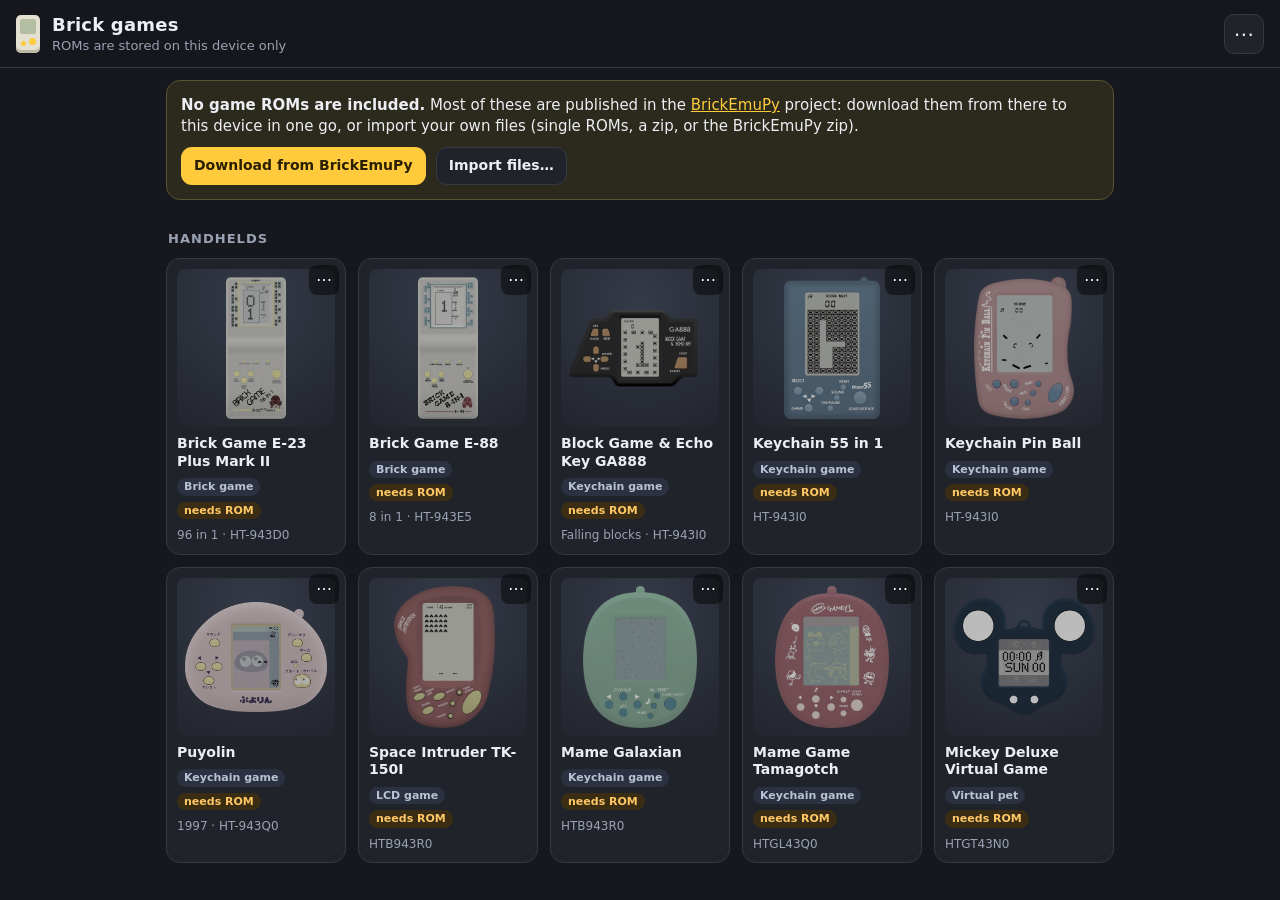
==== web/index.html @ f65ef3d8 "Initial public release Co-Authored-By: Claude Opus 5.5 <noreply@anthropic.com> Claude-Session: https" ====
<!doctype html>
<html lang="en">
<head>
  <meta charset="utf-8">
  <meta name="viewport" content="width=device-width, initial-scale=1, viewport-fit=cover, user-scalable=no">
  <meta name="theme-color" content="#16181d">
  <meta name="apple-mobile-web-app-capable" content="yes">
  <meta name="mobile-web-app-capable" content="yes">
  <meta name="apple-mobile-web-app-status-bar-style" content="black-translucent">
  <meta name="apple-mobile-web-app-title" content="Brick games">
  <title>Web Brick</title>
  <link rel="manifest" href="manifest.webmanifest">
  <link rel="icon" href="icon.svg" type="image/svg+xml">
  <link rel="apple-touch-icon" href="icon-192.png">
  <link rel="stylesheet" href="style.css">
</head>
<body>
  <!-- ============ LIBRARY ============ -->
  <section id="library" class="view active">
    <header class="topbar">
      <div class="brand">
        <span class="brand-mark" aria-hidden="true"></span>
        <div>
          <h1>Brick games</h1>
          <p id="lib-status" class="muted">Starting…</p>
        </div>
      </div>
      <button id="btn-menu" class="icon-btn" aria-label="Settings">⋯</button>
    </header>

    <div id="rom-banner" class="banner hidden">
      <div><strong>No game ROMs are included.</strong> <span id="rom-banner-text"></span></div>
      <div class="banner-row">
        <button id="btn-fetch" class="btn primary small">Download from BrickEmuPy</button>
        <label class="btn small">Import files…<input id="import-input" type="file" multiple hidden></label>
      </div>
    </div>

    <main id="lib-content">
      <h2 class="section-title">Handhelds</h2>
      <div id="game-grid" class="game-grid"></div>
    </main>
    <input id="role-input" type="file" hidden>
  </section>

  <!-- ============ PLAYER ============ -->
  <section id="player" class="view">
    <header class="player-bar">
      <button id="btn-back" class="icon-btn" aria-label="Back to library">‹</button>
      <div class="player-title">
        <span id="game-title">—</span>
        <span id="game-sub" class="muted"></span>
      </div>
      <button id="btn-sound" class="icon-btn" aria-label="Sound">🔈</button>
      <button id="btn-pmenu" class="icon-btn" aria-label="Options">⋯</button>
    </header>
    <div id="stage" class="stage" aria-label="Handheld"></div>
  </section>

  <!-- ============ SHEETS / DIALOGS ============ -->
  <div id="sheet" class="sheet hidden" role="dialog" aria-modal="true">
    <div class="sheet-panel">
      <h3 id="sheet-title"></h3>
      <div id="sheet-body"></div>
      <div id="sheet-actions" class="sheet-actions"></div>
    </div>
  </div>
  <div id="toast" class="toast hidden"></div>

  <script type="module" src="app.js"></script>
</body>
</html>
---- web/style.css ----
:root {
  --bg: #16181d;
  --panel: #20232a;
  --panel-2: #282c35;
  --line: #343946;
  --text: #eceef3;
  --muted: #9aa1b2;
  --accent: #ffcb3d;
  --accent-ink: #2a1f00;
  --danger: #ff6a6a;
  --ok: #58d39a;
  --lcd-bg: #b4bea2;
  --radius: 14px;
  color-scheme: dark;
}

* { box-sizing: border-box; -webkit-tap-highlight-color: transparent; }
html, body { margin: 0; height: 100%; background: var(--bg); color: var(--text);
  font: 15px/1.4 system-ui, -apple-system, "Segoe UI", Roboto, sans-serif; }
body { overscroll-behavior: none; }
button { font: inherit; color: inherit; }
.hidden { display: none !important; }
.muted { color: var(--muted); }
code { background: var(--panel-2); padding: 1px 5px; border-radius: 5px; font-size: .92em; }
#sheet-body a, .banner a { color: var(--accent); }
#sheet-body .about { border-top: 1px solid var(--line); padding-top: 10px; margin-top: 12px; }

.view { display: none; min-height: 100%; }
.view.active { display: block; }

/* ---------- top bar ---------- */
.topbar { position: sticky; top: 0; z-index: 5; display: flex; align-items: center; justify-content: space-between;
  padding: calc(env(safe-area-inset-top) + 12px) 16px 12px; background: rgba(22,24,29,.92); backdrop-filter: blur(10px);
  border-bottom: 1px solid var(--line); }
.brand { display: flex; gap: 12px; align-items: center; min-width: 0; }
.brand h1 { font-size: 18px; margin: 0; letter-spacing: .2px; }
.brand p { margin: 0; font-size: 13px; }
/* a tiny brick game: pale shell, LCD, yellow buttons */
.brand-mark { width: 24px; height: 38px; border-radius: 5px; background: #e4e1d2; position: relative; flex: none; box-shadow: inset 0 -3px 0 #bdb9a6; }
.brand-mark::before { content: ""; position: absolute; left: 4px; top: 4px; width: 16px; height: 15px; border-radius: 2px; background: var(--lcd-bg); }
.brand-mark::after { content: ""; position: absolute; left: 5px; bottom: 7px; width: 5px; height: 5px; border-radius: 50%; background: var(--accent); box-shadow: 9px -2px 0 1px var(--accent); }
.icon-btn { background: var(--panel); border: 1px solid var(--line); border-radius: 10px; width: 40px; height: 40px;
  font-size: 20px; line-height: 1; display: grid; place-items: center; cursor: pointer; flex: none; }
.icon-btn:active { background: var(--panel-2); }

main { padding: 8px 16px calc(env(safe-area-inset-bottom) + 32px); max-width: 980px; margin: 0 auto; }
.section-title { font-size: 13px; text-transform: uppercase; letter-spacing: .08em; color: var(--muted); margin: 22px 2px 10px; font-weight: 600; }
.banner { margin: 12px auto 0; padding: 14px; border-radius: var(--radius); background: #2c2a1c; border: 1px solid #5a5230;
  display: flex; flex-direction: column; gap: 10px; align-items: flex-start; max-width: 948px; width: calc(100% - 32px); }
.banner-row { display: flex; gap: 10px; flex-wrap: wrap; }

/* ---------- buttons ---------- */
.btn { display: inline-flex; align-items: center; justify-content: center; gap: 6px; padding: 11px 16px; border-radius: 11px;
  border: 1px solid var(--line); background: var(--panel); cursor: pointer; font-weight: 600; text-decoration: none; }
.btn:active { background: var(--panel-2); }
.btn.primary { background: var(--accent); color: var(--accent-ink); border-color: transparent; }
.btn.danger { color: var(--danger); }
.btn.small { padding: 8px 12px; font-size: 14px; }
.btn[disabled] { opacity: .5; cursor: default; }

/* ---------- library grid ---------- */
.game-grid { display: grid; grid-template-columns: repeat(auto-fill, minmax(156px, 1fr)); gap: 12px; }
.game { text-align: left; background: var(--panel); border: 1px solid var(--line); border-radius: var(--radius); padding: 10px;
  display: flex; flex-direction: column; gap: 8px; cursor: pointer; position: relative; }
.game:active { transform: scale(.98); }
.game .thumb { width: 100%; aspect-ratio: 1; border-radius: 8px; background: radial-gradient(90% 90% at 50% 20%, #343a48, #23262e); overflow: hidden; position: relative; }
.game .thumb img { position: absolute; inset: 8px; width: calc(100% - 16px); height: calc(100% - 16px); object-fit: contain; }
.game.missing .thumb img { filter: grayscale(.7) brightness(.75); }
.game .name { font-weight: 650; font-size: 14px; line-height: 1.25; }
.game .meta { font-size: 12px; color: var(--muted); display: flex; gap: 6px; flex-wrap: wrap; align-items: center; }
.tag { font-size: 11px; font-weight: 700; padding: 1px 7px; border-radius: 99px; background: #2b3140; color: #b9c2d6; }
.tag.warn { background: #3b2d14; color: #ffc864; }
.tag.good { background: #17352a; color: #7fe0b2; }
.game .more { position: absolute; top: 6px; right: 6px; width: 30px; height: 30px; border-radius: 8px; border: none; background: rgba(0,0,0,.45); color: #fff; font-size: 16px; cursor: pointer; }

/* ---------- player ---------- */
#player { background: radial-gradient(120% 80% at 50% 0%, #2a2e38 0%, var(--bg) 70%); height: 100dvh; min-height: 0; display: none; flex-direction: column; }
#player.active { display: flex; }
html.in-player, html.in-player body { overflow: hidden; }
.player-bar { display: flex; align-items: center; gap: 8px; padding: calc(env(safe-area-inset-top) + 10px) 12px 6px; flex: none; }
.player-title { flex: 1; min-width: 0; display: flex; flex-direction: column; }
.player-title span:first-child { font-weight: 650; white-space: nowrap; overflow: hidden; text-overflow: ellipsis; }
.player-title .muted { font-size: 12px; white-space: nowrap; overflow: hidden; text-overflow: ellipsis; }
.stage { flex: 1; min-height: 0; padding: 6px 10px calc(env(safe-area-inset-bottom) + 12px); display: flex; align-items: center; justify-content: center;
  user-select: none; -webkit-user-select: none; touch-action: none; }
.stage svg { width: 100%; height: 100%; display: block; overflow: visible; }
.stage .bk-hit { fill: #fff; fill-opacity: 0; cursor: pointer; touch-action: none; }
.stage .bk-hit:hover { fill-opacity: .12; }
.stage .bk-hit.pressed { fill-opacity: .3; }
.stage .loading { color: var(--muted); }

/* phone held sideways: the bar floats over the corners so the handheld gets the full height */
@media (orientation: landscape) and (max-height: 560px) {
  .player-bar { position: absolute; top: 0; left: 0; right: 0; z-index: 3; padding: calc(env(safe-area-inset-top) + 6px) calc(env(safe-area-inset-right) + 10px) 0 calc(env(safe-area-inset-left) + 10px); pointer-events: none; }
  .player-bar > * { pointer-events: auto; }
  .player-title { visibility: hidden; }
  .stage { padding: 6px 56px calc(env(safe-area-inset-bottom) + 6px); }
}

/* ---------- sheet / toast ---------- */
.sheet { position: fixed; inset: 0; z-index: 20; background: rgba(0,0,0,.55); display: flex; align-items: flex-end; justify-content: center; }
.sheet-panel { width: 100%; max-width: 520px; background: var(--panel); border-radius: 18px 18px 0 0; padding: 18px 16px calc(env(safe-area-inset-bottom) + 16px);
  border: 1px solid var(--line); max-height: 88dvh; overflow: auto; }
.sheet-panel h3 { margin: 0 0 8px; font-size: 17px; }
#sheet-body { color: var(--muted); font-size: 14px; }
#sheet-body p { margin: 6px 0 10px; }
.sheet-actions { display: flex; flex-direction: column; gap: 8px; margin-top: 12px; }
.sheet-actions .btn { width: 100%; }
.field { display: flex; align-items: center; gap: 10px; margin: 10px 0; color: var(--text); }
.field input[type="checkbox"] { width: 20px; height: 20px; accent-color: var(--accent); flex: none; }
.keys { width: 100%; border-collapse: collapse; color: var(--text); }
.keys td { padding: 5px 4px; border-bottom: 1px solid var(--line); vertical-align: top; }
.keys td:last-child { text-align: right; color: var(--muted); }
kbd { background: var(--bg); border: 1px solid var(--line); border-radius: 5px; padding: 0 5px; font: inherit; font-size: 12px; }
.toast { position: fixed; left: 50%; bottom: calc(env(safe-area-inset-bottom) + 24px); transform: translateX(-50%); z-index: 30;
  background: #2d323d; border: 1px solid var(--line); padding: 10px 16px; border-radius: 12px; font-size: 14px; max-width: 90vw; box-shadow: 0 10px 30px rgba(0,0,0,.4); }

@media (min-width: 700px) {
  .sheet { align-items: center; }
  .sheet-panel { border-radius: 18px; }
}
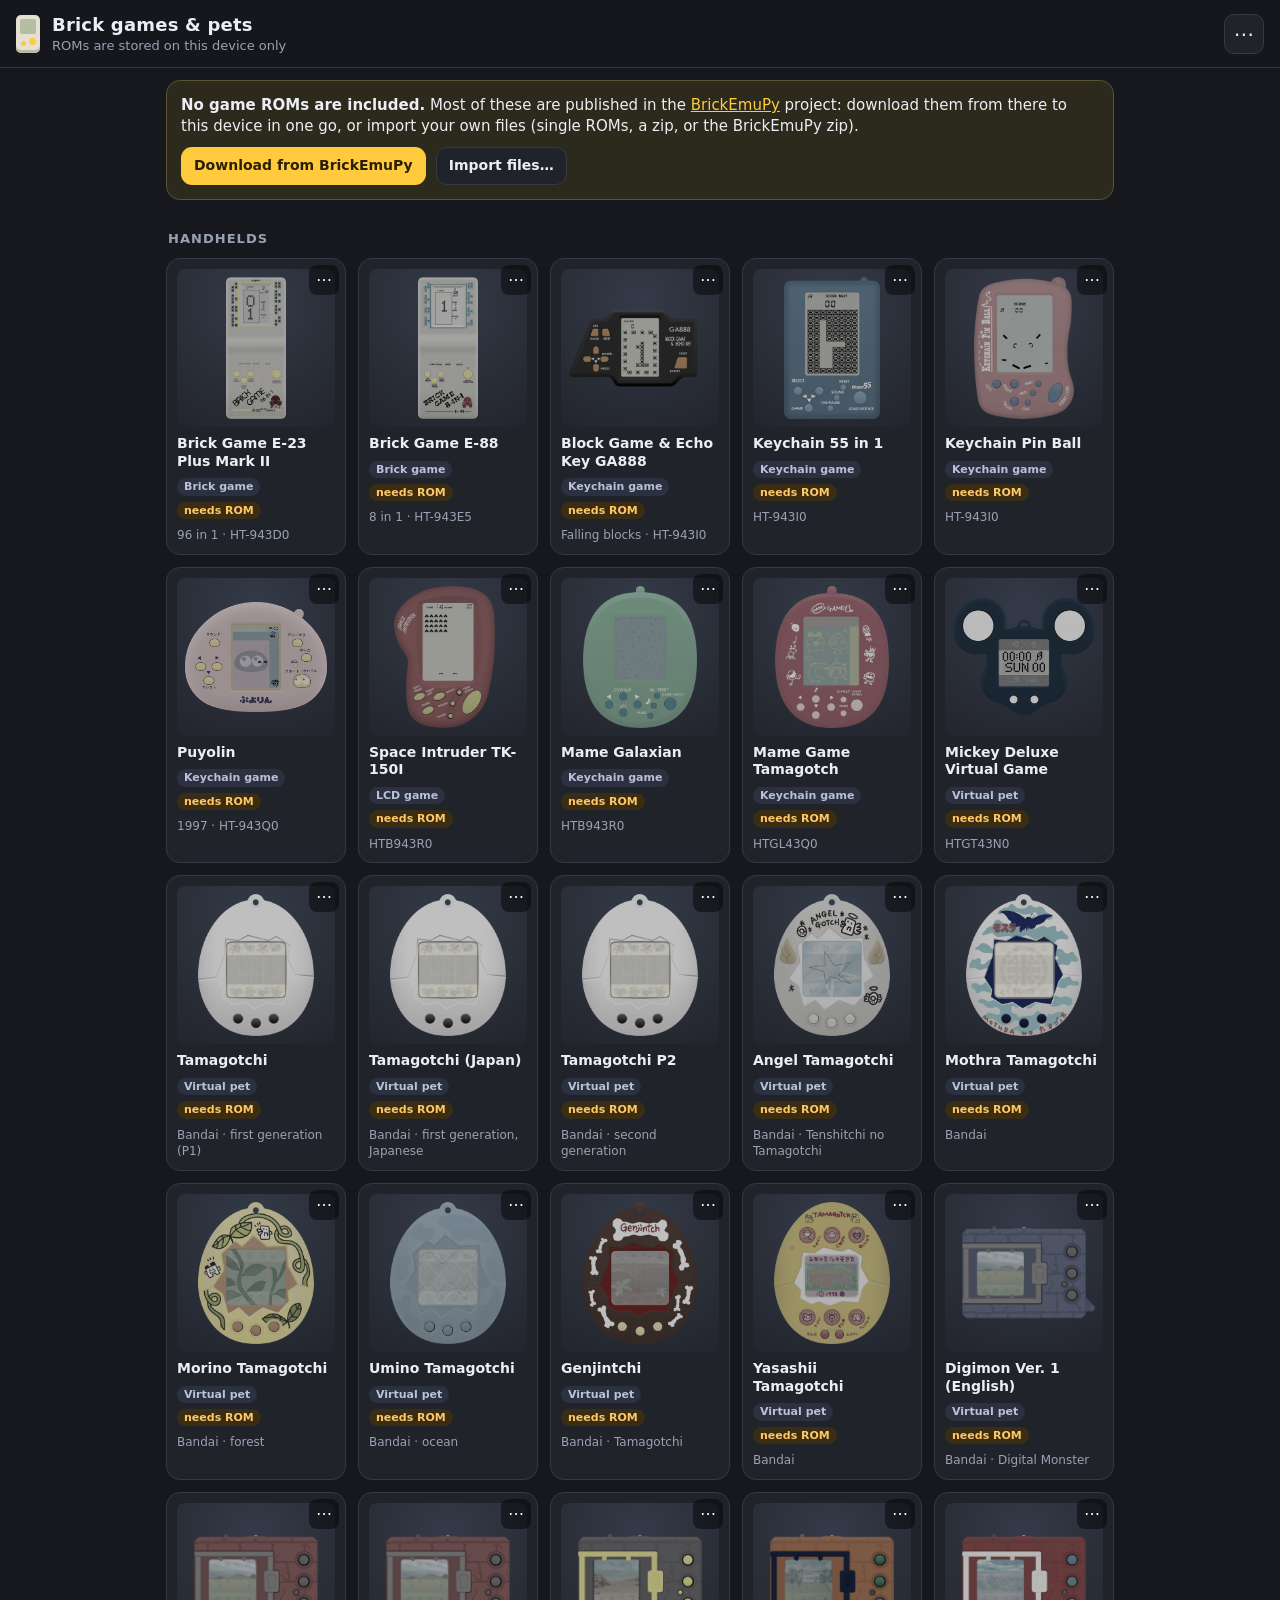
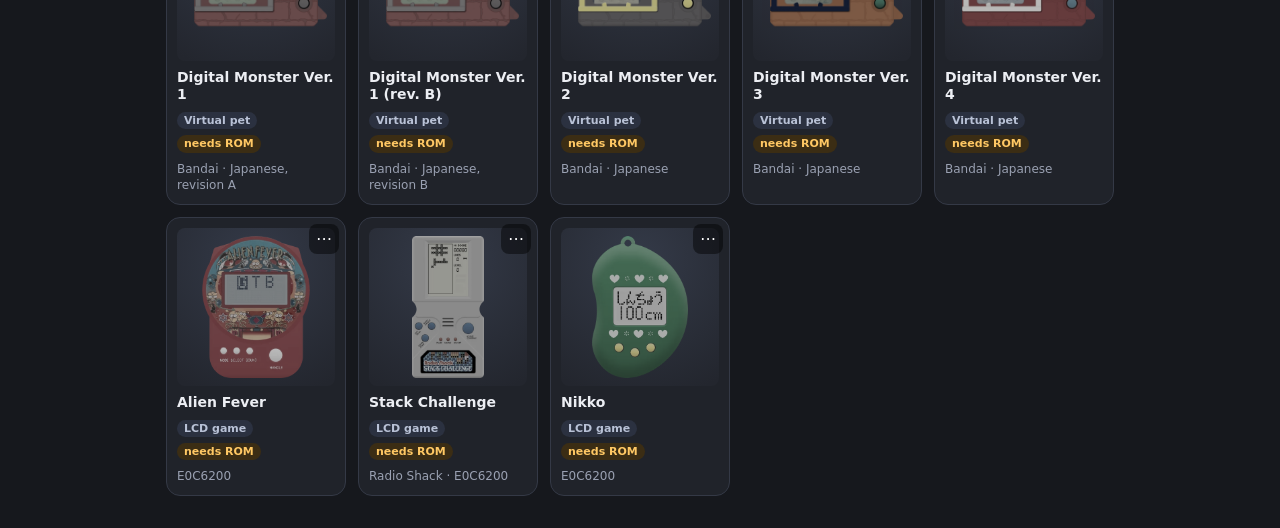
==== commit f0056c04: "Add the E0C6200 core: Tamagotchi, Digimon and three LCD games Port of BrickEmuPy's E0C6200.py/E0C620" ====
--- a/web/index.html
+++ b/web/index.html
@@ -7,7 +7,7 @@
   <meta name="apple-mobile-web-app-capable" content="yes">
   <meta name="mobile-web-app-capable" content="yes">
   <meta name="apple-mobile-web-app-status-bar-style" content="black-translucent">
-  <meta name="apple-mobile-web-app-title" content="Brick games">
+  <meta name="apple-mobile-web-app-title" content="Brick &amp; pets">
   <title>Web Brick</title>
   <link rel="manifest" href="manifest.webmanifest">
   <link rel="icon" href="icon.svg" type="image/svg+xml">
@@ -21,7 +21,7 @@
       <div class="brand">
         <span class="brand-mark" aria-hidden="true"></span>
         <div>
-          <h1>Brick games</h1>
+          <h1>Brick games &amp; pets</h1>
           <p id="lib-status" class="muted">Starting…</p>
         </div>
       </div>
@@ -55,6 +55,10 @@
       <button id="btn-pmenu" class="icon-btn" aria-label="Options">⋯</button>
     </header>
     <div id="stage" class="stage" aria-label="Handheld"></div>
+    <div id="catchup" class="catchup hidden" role="status">
+      <span id="catchup-text">Catching up…</span>
+      <button id="catchup-skip" class="btn small">Skip</button>
+    </div>
   </section>
 
   <!-- ============ SHEETS / DIALOGS ============ -->
--- a/web/style.css
+++ b/web/style.css
@@ -119,3 +119,11 @@
   .sheet { align-items: center; }
   .sheet-panel { border-radius: 18px; }
 }
+
+/* ---------- catching up on time away (virtual pets) ---------- */
+#player { position: relative; }
+.catchup { position: absolute; left: 50%; bottom: calc(env(safe-area-inset-bottom) + 18px); transform: translateX(-50%);
+  display: flex; align-items: center; gap: 12px; padding: 10px 10px 10px 16px; border-radius: var(--radius);
+  background: var(--panel); border: 1px solid var(--line); box-shadow: 0 6px 24px rgba(0,0,0,.4);
+  font-size: 14px; max-width: calc(100vw - 32px); }
+.catchup.hidden { display: none; }
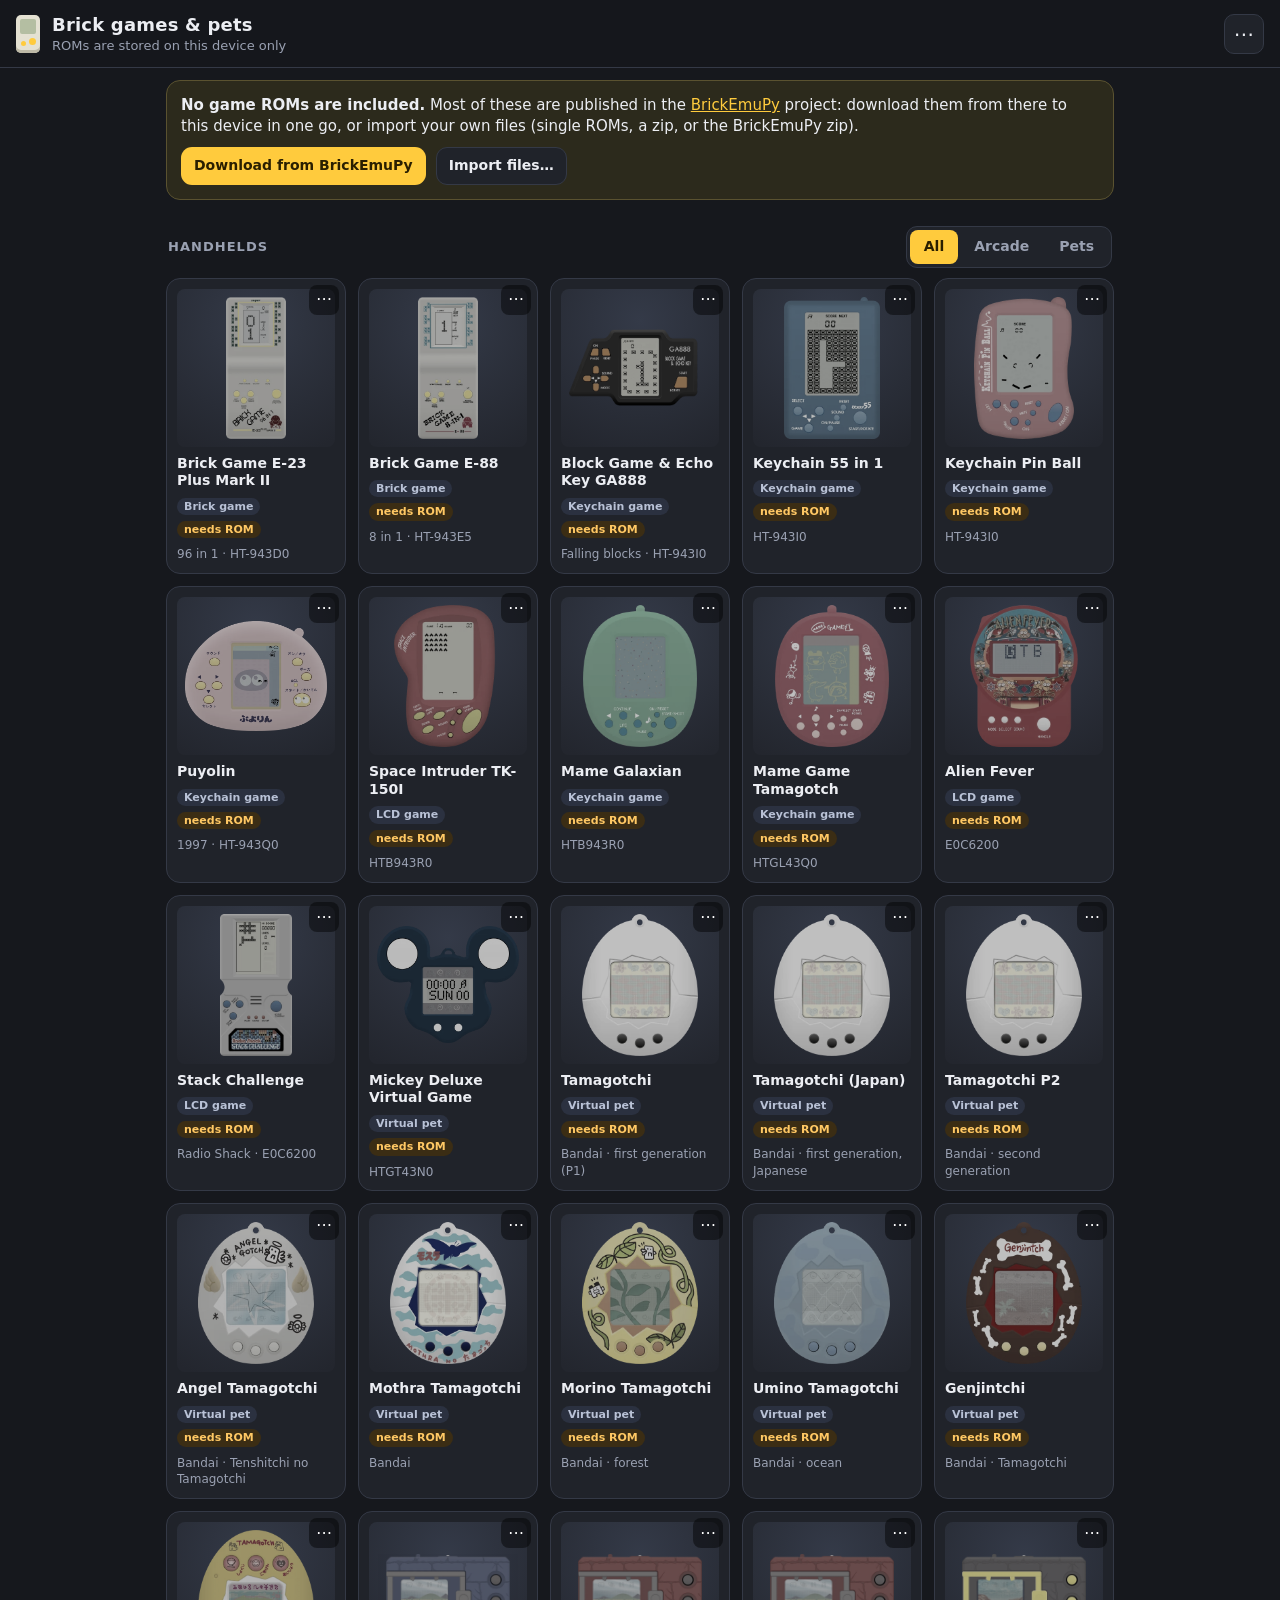
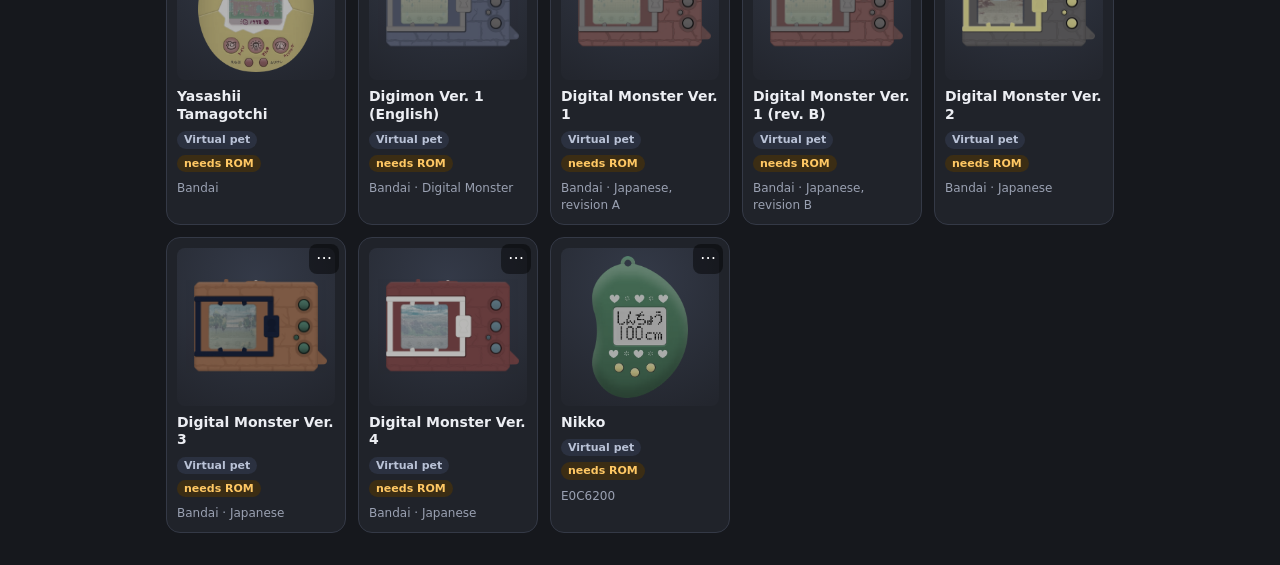
==== commit 9f503c7c: "Library: All / Arcade / Pets filter, three columns on phones Each device gets a group in devices/ind" ====
--- a/web/index.html
+++ b/web/index.html
@@ -37,7 +37,14 @@
     </div>
 
     <main id="lib-content">
-      <h2 class="section-title">Handhelds</h2>
+      <div class="lib-head">
+        <h2 class="section-title" id="lib-title">Handhelds</h2>
+        <div class="filter" role="tablist" aria-label="Show">
+          <button role="tab" data-filter="all">All</button>
+          <button role="tab" data-filter="arcade">Arcade</button>
+          <button role="tab" data-filter="pet">Pets</button>
+        </div>
+      </div>
       <div id="game-grid" class="game-grid"></div>
     </main>
     <input id="role-input" type="file" hidden>
--- a/web/style.css
+++ b/web/style.css
@@ -73,6 +73,28 @@
 .tag.good { background: #17352a; color: #7fe0b2; }
 .game .more { position: absolute; top: 6px; right: 6px; width: 30px; height: 30px; border-radius: 8px; border: none; background: rgba(0,0,0,.45); color: #fff; font-size: 16px; cursor: pointer; }
 
+/* ---------- filter: all / arcade / pets ---------- */
+.lib-head { display: flex; align-items: center; justify-content: space-between; gap: 10px; margin: 18px 2px 10px; }
+.lib-head .section-title { margin: 0; }
+.filter { display: inline-flex; background: var(--panel); border: 1px solid var(--line); border-radius: 11px; padding: 3px; gap: 2px; }
+.filter button { border: 0; background: none; color: var(--muted); font: inherit; font-size: 14px; font-weight: 650; padding: 7px 14px; border-radius: 8px; cursor: pointer; }
+.filter button[aria-selected="true"] { background: var(--accent); color: var(--accent-ink); }
+
+/* phones: three across */
+@media (max-width: 600px) {
+  main { padding-left: 10px; padding-right: 10px; }
+  .game-grid { grid-template-columns: repeat(3, minmax(0, 1fr)); gap: 8px; }
+  .game { padding: 6px; gap: 5px; border-radius: 11px; }
+  .game .thumb { border-radius: 7px; }
+  .game .thumb img { inset: 5px; width: calc(100% - 10px); height: calc(100% - 10px); }
+  .game .name { font-size: 12px; line-height: 1.2; }
+  .game .meta { font-size: 10.5px; gap: 4px; }
+  .game .meta + .meta { display: none; }                      /* the detail line: no room for it */
+  .tag { font-size: 9.5px; padding: 1px 5px; }
+  .game .more { top: 4px; right: 4px; width: 24px; height: 24px; font-size: 13px; border-radius: 6px; }
+  .filter button { padding: 6px 11px; font-size: 13px; }
+}
+
 /* ---------- player ---------- */
 #player { background: radial-gradient(120% 80% at 50% 0%, #2a2e38 0%, var(--bg) 70%); height: 100dvh; min-height: 0; display: none; flex-direction: column; }
 #player.active { display: flex; }
